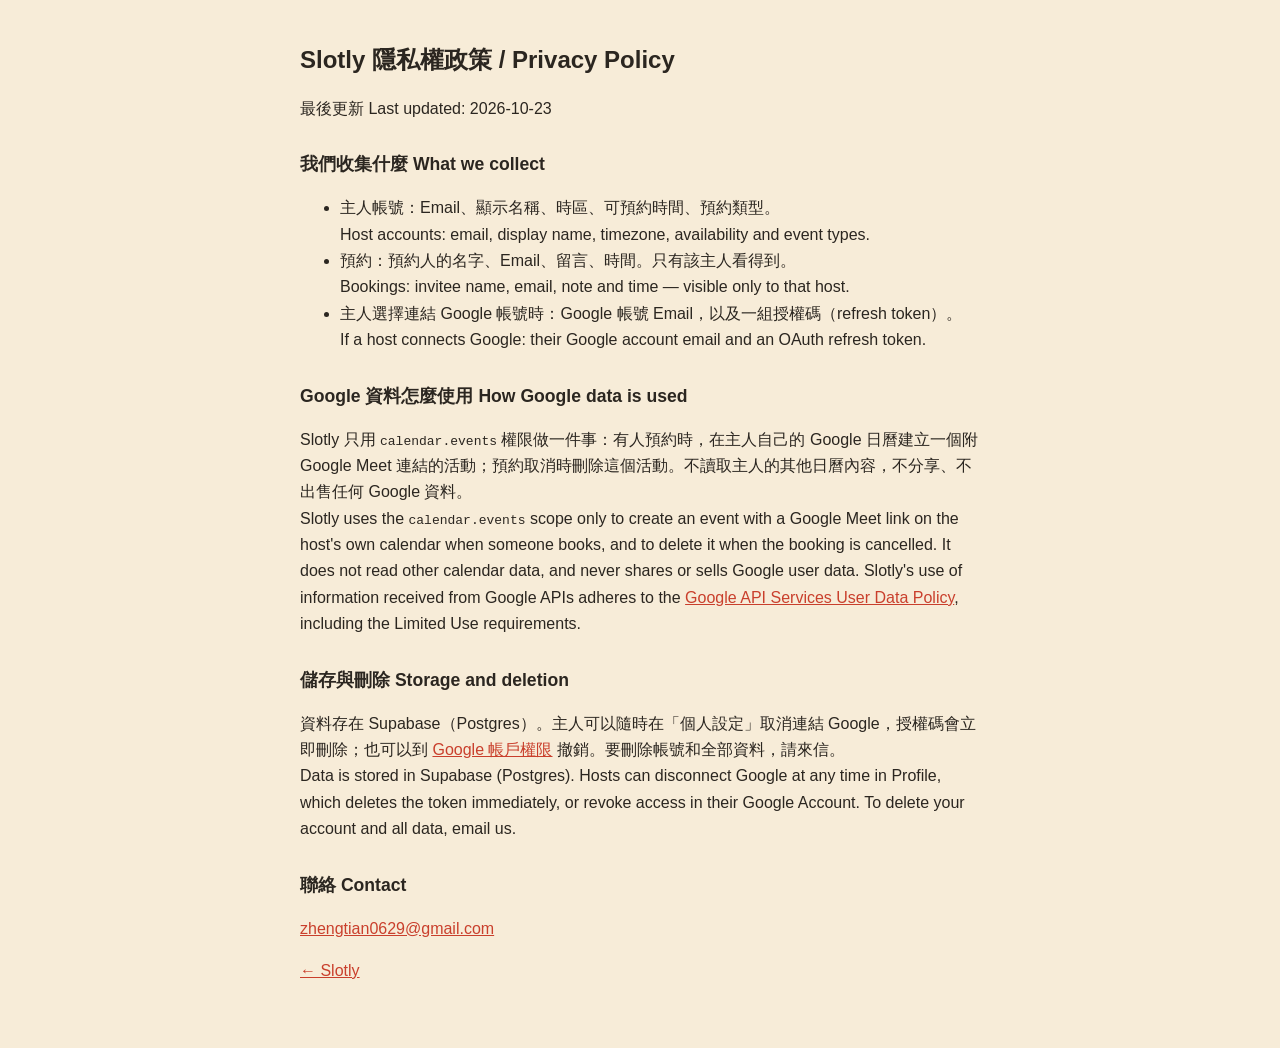
==== privacy.html @ 1c2eeb1d "Privacy policy page (needed for the Google OAuth consent screen) Co-Authored-By: Claude Opus 5.5 <no" ====
<!doctype html>
<html lang="zh-Hant">
<head>
<meta charset="utf-8">
<meta name="viewport" content="width=device-width, initial-scale=1">
<title>Slotly 隱私權政策 Privacy Policy</title>
<style>
  body { font-family: -apple-system, "Segoe UI", sans-serif; max-width: 680px; margin: 0 auto; padding: 24px 16px 48px;
         line-height: 1.65; color: #2b2620; background: #f7ecd8; }
  h1 { font-size: 1.5rem; } h2 { font-size: 1.1rem; margin-top: 28px; }
  a { color: #c93f2c; }
</style>
</head>
<body>
<h1>Slotly 隱私權政策 / Privacy Policy</h1>
<p>最後更新 Last updated: 2026-10-23</p>

<h2>我們收集什麼 What we collect</h2>
<ul>
  <li>主人帳號：Email、顯示名稱、時區、可預約時間、預約類型。<br>Host accounts: email, display name, timezone, availability and event types.</li>
  <li>預約：預約人的名字、Email、留言、時間。只有該主人看得到。<br>Bookings: invitee name, email, note and time — visible only to that host.</li>
  <li>主人選擇連結 Google 帳號時：Google 帳號 Email，以及一組授權碼（refresh token）。<br>If a host connects Google: their Google account email and an OAuth refresh token.</li>
</ul>

<h2>Google 資料怎麼使用 How Google data is used</h2>
<p>Slotly 只用 <code>calendar.events</code> 權限做一件事：有人預約時，在主人自己的 Google 日曆建立一個附 Google Meet 連結的活動；預約取消時刪除這個活動。不讀取主人的其他日曆內容，不分享、不出售任何 Google 資料。<br>
Slotly uses the <code>calendar.events</code> scope only to create an event with a Google Meet link on the host's own calendar when someone books, and to delete it when the booking is cancelled. It does not read other calendar data, and never shares or sells Google user data.
Slotly's use of information received from Google APIs adheres to the
<a href="https://developers.google.com/terms/api-services-user-data-policy">Google API Services User Data Policy</a>, including the Limited Use requirements.</p>

<h2>儲存與刪除 Storage and deletion</h2>
<p>資料存在 Supabase（Postgres）。主人可以隨時在「個人設定」取消連結 Google，授權碼會立即刪除；也可以到 <a href="https://myaccount.google.com/permissions">Google 帳戶權限</a> 撤銷。要刪除帳號和全部資料，請來信。<br>
Data is stored in Supabase (Postgres). Hosts can disconnect Google at any time in Profile, which deletes the token immediately, or revoke access in their Google Account. To delete your account and all data, email us.</p>

<h2>聯絡 Contact</h2>
<p><a href="mailto:zhengtian0629@gmail.com">zhengtian0629@gmail.com</a></p>
<p><a href="./">← Slotly</a></p>
</body>
</html>
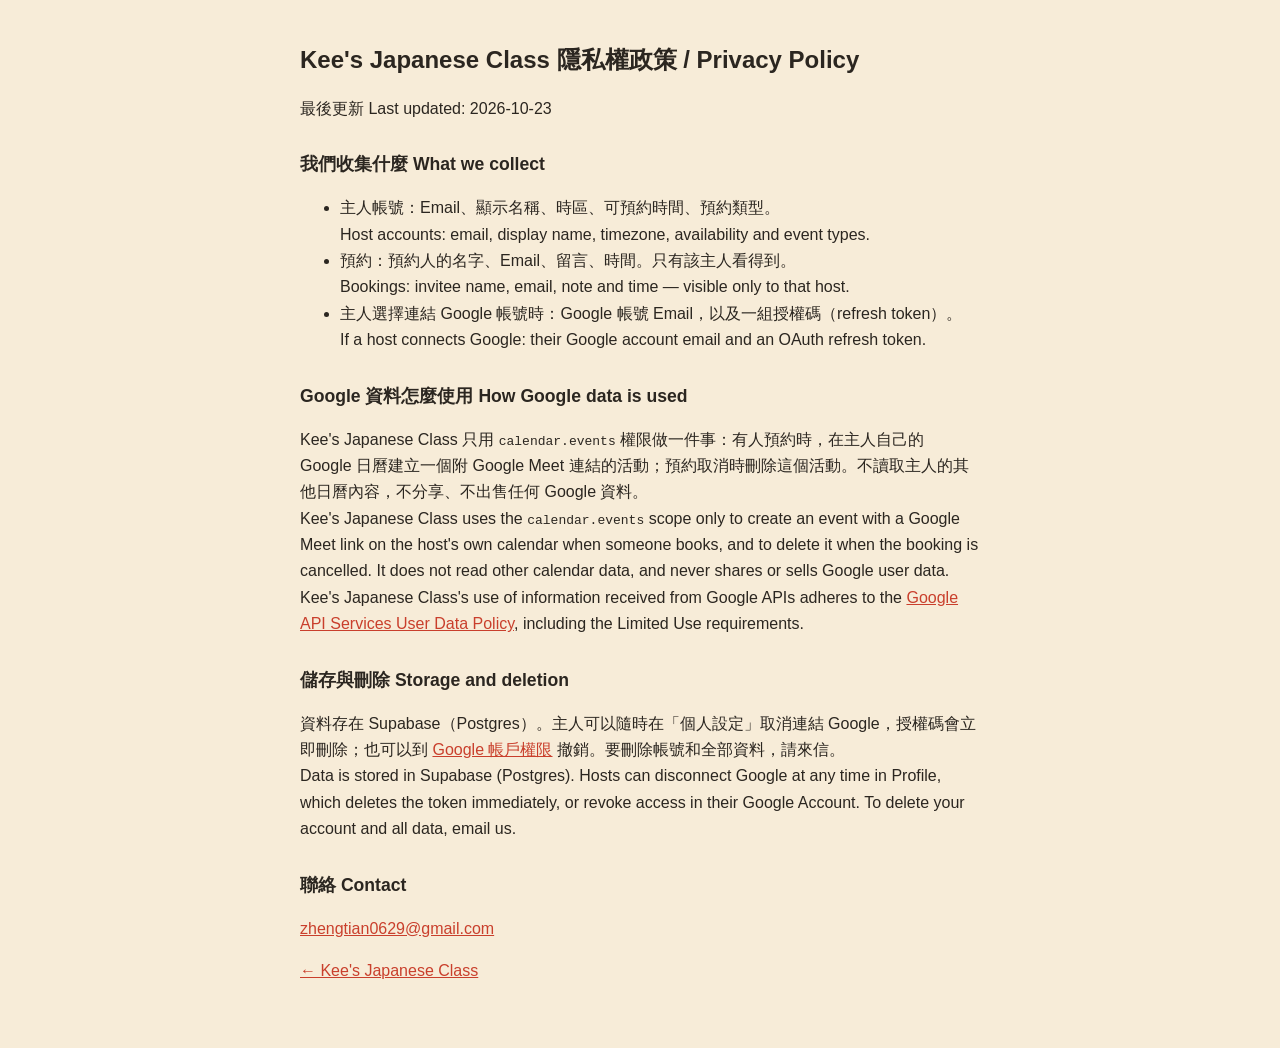
==== commit 95554d5b: "Rename visible brand to Kee's Japanese Class Co-Authored-By: Claude Opus 5.5 <noreply@anthropic.com>" ====
--- a/privacy.html
+++ b/privacy.html
@@ -3,7 +3,7 @@
 <head>
 <meta charset="utf-8">
 <meta name="viewport" content="width=device-width, initial-scale=1">
-<title>Slotly 隱私權政策 Privacy Policy</title>
+<title>Kee's Japanese Class 隱私權政策 Privacy Policy</title>
 <style>
   body { font-family: -apple-system, "Segoe UI", sans-serif; max-width: 680px; margin: 0 auto; padding: 24px 16px 48px;
          line-height: 1.65; color: #2b2620; background: #f7ecd8; }
@@ -12,7 +12,7 @@
 </style>
 </head>
 <body>
-<h1>Slotly 隱私權政策 / Privacy Policy</h1>
+<h1>Kee's Japanese Class 隱私權政策 / Privacy Policy</h1>
 <p>最後更新 Last updated: 2026-10-23</p>
 
 <h2>我們收集什麼 What we collect</h2>
@@ -23,9 +23,9 @@
 </ul>
 
 <h2>Google 資料怎麼使用 How Google data is used</h2>
-<p>Slotly 只用 <code>calendar.events</code> 權限做一件事：有人預約時，在主人自己的 Google 日曆建立一個附 Google Meet 連結的活動；預約取消時刪除這個活動。不讀取主人的其他日曆內容，不分享、不出售任何 Google 資料。<br>
-Slotly uses the <code>calendar.events</code> scope only to create an event with a Google Meet link on the host's own calendar when someone books, and to delete it when the booking is cancelled. It does not read other calendar data, and never shares or sells Google user data.
-Slotly's use of information received from Google APIs adheres to the
+<p>Kee's Japanese Class 只用 <code>calendar.events</code> 權限做一件事：有人預約時，在主人自己的 Google 日曆建立一個附 Google Meet 連結的活動；預約取消時刪除這個活動。不讀取主人的其他日曆內容，不分享、不出售任何 Google 資料。<br>
+Kee's Japanese Class uses the <code>calendar.events</code> scope only to create an event with a Google Meet link on the host's own calendar when someone books, and to delete it when the booking is cancelled. It does not read other calendar data, and never shares or sells Google user data.
+Kee's Japanese Class's use of information received from Google APIs adheres to the
 <a href="https://developers.google.com/terms/api-services-user-data-policy">Google API Services User Data Policy</a>, including the Limited Use requirements.</p>
 
 <h2>儲存與刪除 Storage and deletion</h2>
@@ -34,6 +34,6 @@
 
 <h2>聯絡 Contact</h2>
 <p><a href="mailto:zhengtian0629@gmail.com">zhengtian0629@gmail.com</a></p>
-<p><a href="./">← Slotly</a></p>
+<p><a href="./">← Kee's Japanese Class</a></p>
 </body>
 </html>
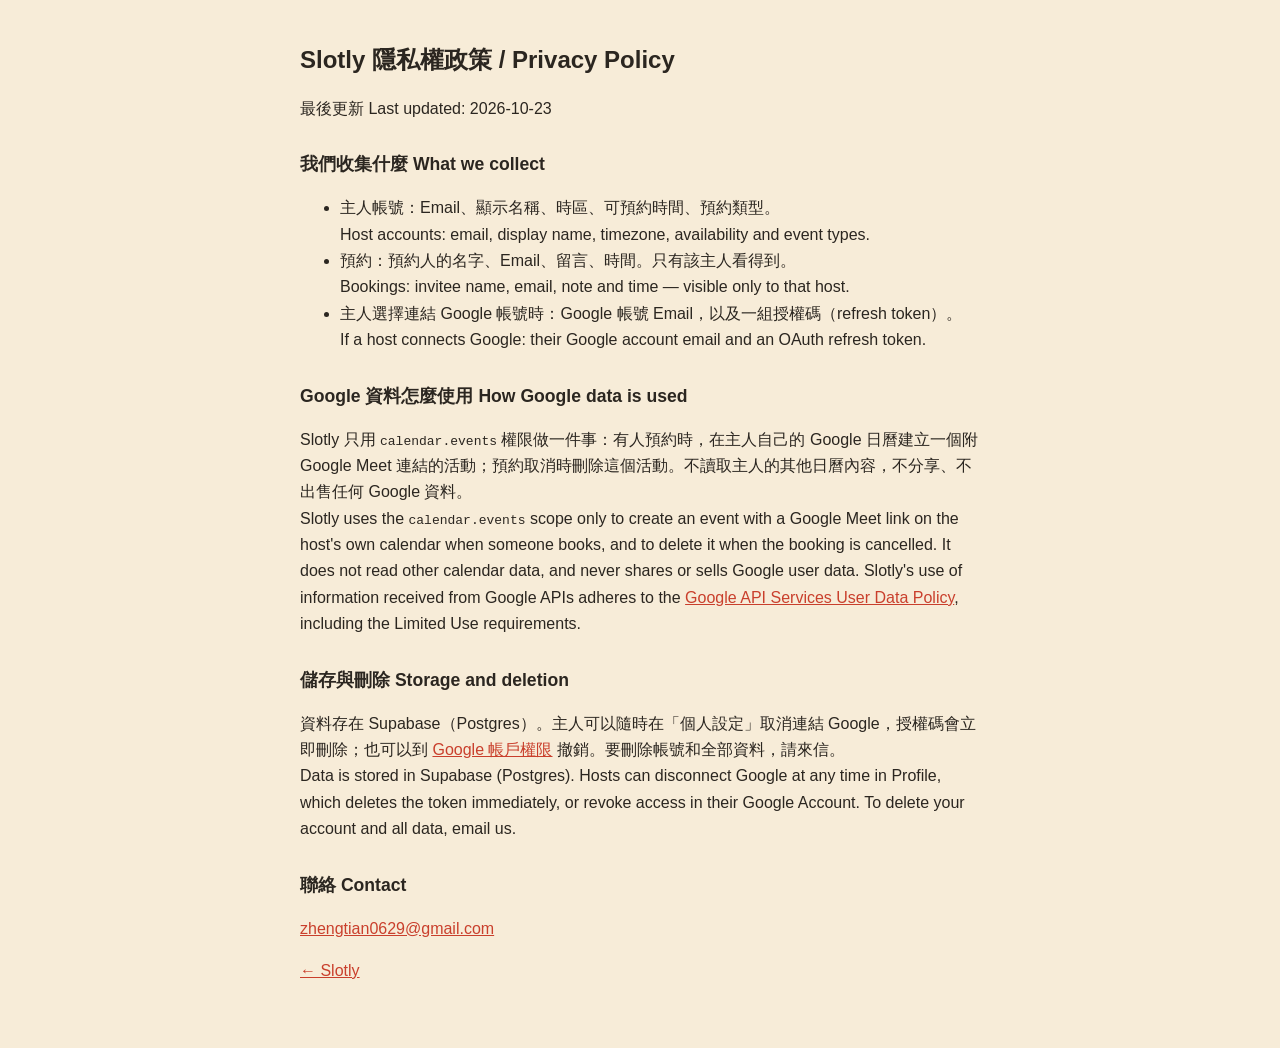
==== commit 90a0c354: "Revert brand rename back to Slotly Co-Authored-By: Claude Opus 5.5 <noreply@anthropic.com>" ====
--- a/privacy.html
+++ b/privacy.html
@@ -3,7 +3,7 @@
 <head>
 <meta charset="utf-8">
 <meta name="viewport" content="width=device-width, initial-scale=1">
-<title>Kee's Japanese Class 隱私權政策 Privacy Policy</title>
+<title>Slotly 隱私權政策 Privacy Policy</title>
 <style>
   body { font-family: -apple-system, "Segoe UI", sans-serif; max-width: 680px; margin: 0 auto; padding: 24px 16px 48px;
          line-height: 1.65; color: #2b2620; background: #f7ecd8; }
@@ -12,7 +12,7 @@
 </style>
 </head>
 <body>
-<h1>Kee's Japanese Class 隱私權政策 / Privacy Policy</h1>
+<h1>Slotly 隱私權政策 / Privacy Policy</h1>
 <p>最後更新 Last updated: 2026-10-23</p>
 
 <h2>我們收集什麼 What we collect</h2>
@@ -23,9 +23,9 @@
 </ul>
 
 <h2>Google 資料怎麼使用 How Google data is used</h2>
-<p>Kee's Japanese Class 只用 <code>calendar.events</code> 權限做一件事：有人預約時，在主人自己的 Google 日曆建立一個附 Google Meet 連結的活動；預約取消時刪除這個活動。不讀取主人的其他日曆內容，不分享、不出售任何 Google 資料。<br>
-Kee's Japanese Class uses the <code>calendar.events</code> scope only to create an event with a Google Meet link on the host's own calendar when someone books, and to delete it when the booking is cancelled. It does not read other calendar data, and never shares or sells Google user data.
-Kee's Japanese Class's use of information received from Google APIs adheres to the
+<p>Slotly 只用 <code>calendar.events</code> 權限做一件事：有人預約時，在主人自己的 Google 日曆建立一個附 Google Meet 連結的活動；預約取消時刪除這個活動。不讀取主人的其他日曆內容，不分享、不出售任何 Google 資料。<br>
+Slotly uses the <code>calendar.events</code> scope only to create an event with a Google Meet link on the host's own calendar when someone books, and to delete it when the booking is cancelled. It does not read other calendar data, and never shares or sells Google user data.
+Slotly's use of information received from Google APIs adheres to the
 <a href="https://developers.google.com/terms/api-services-user-data-policy">Google API Services User Data Policy</a>, including the Limited Use requirements.</p>
 
 <h2>儲存與刪除 Storage and deletion</h2>
@@ -34,6 +34,6 @@
 
 <h2>聯絡 Contact</h2>
 <p><a href="mailto:zhengtian0629@gmail.com">zhengtian0629@gmail.com</a></p>
-<p><a href="./">← Kee's Japanese Class</a></p>
+<p><a href="./">← Slotly</a></p>
 </body>
 </html>
